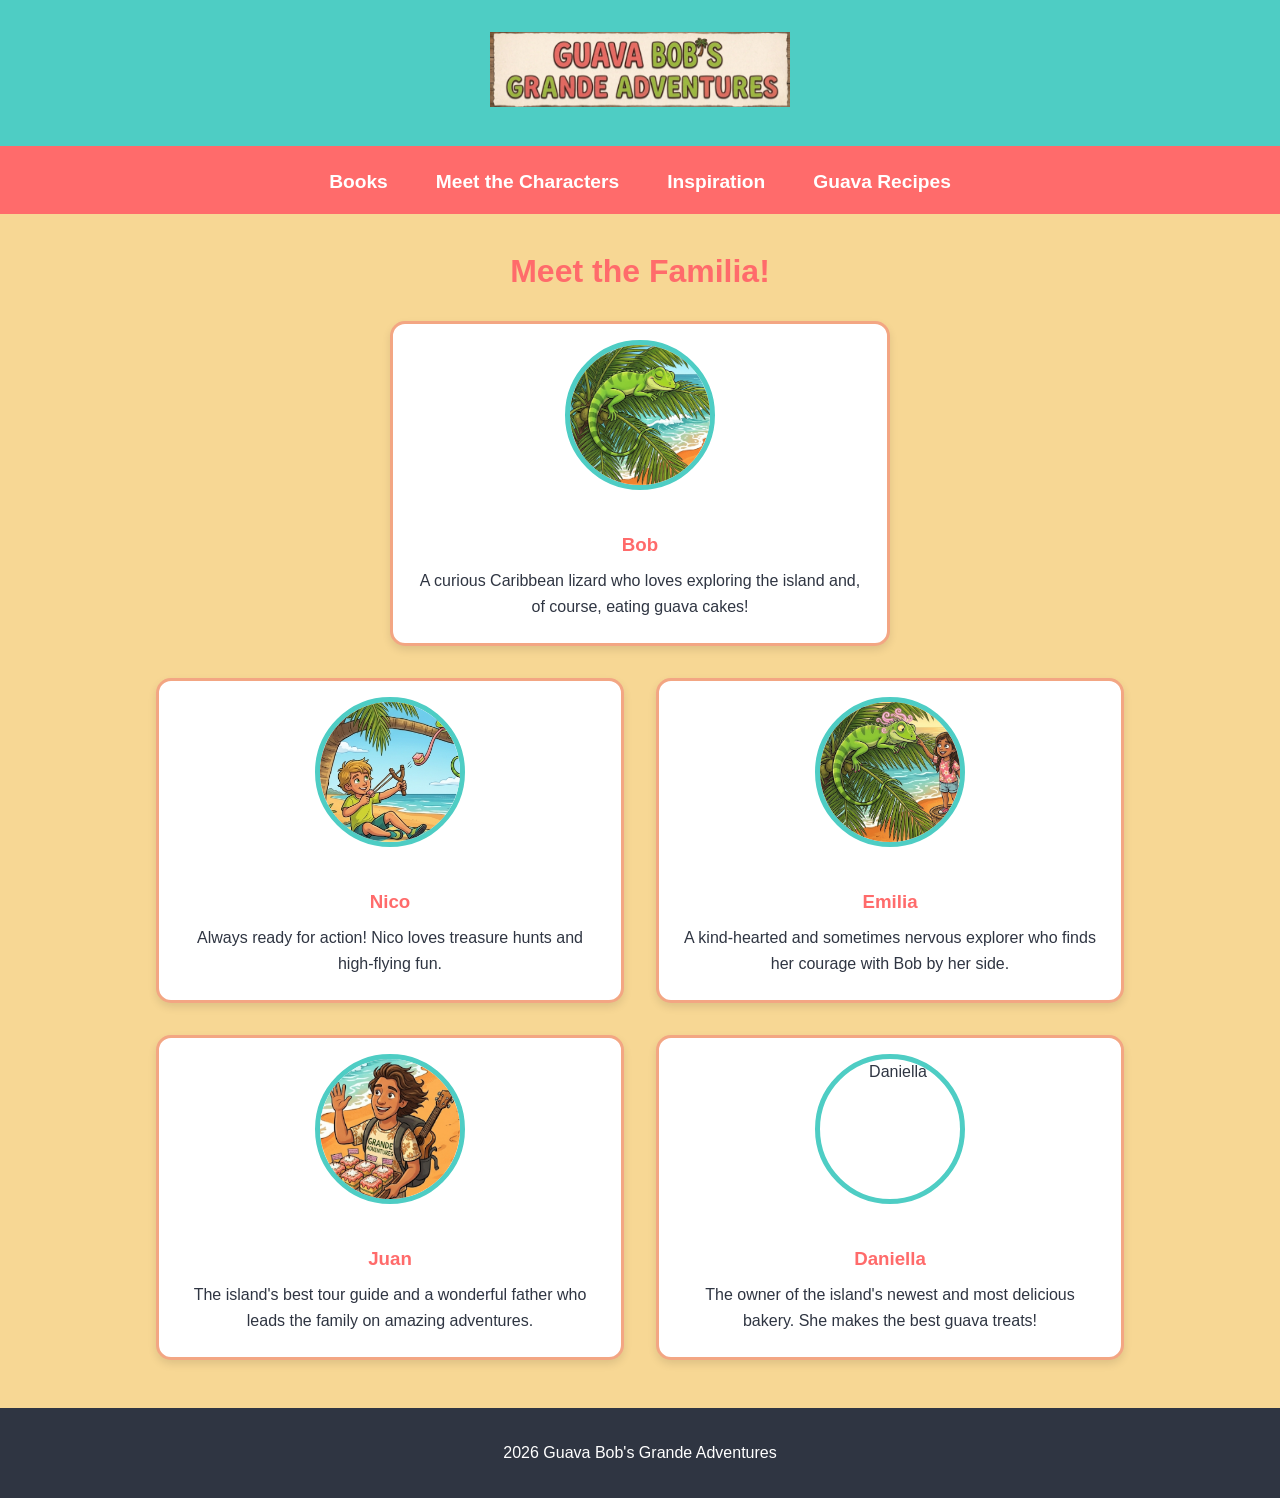
==== characters.html @ 8c2f3cd7 "Update characters.html" ====
<!DOCTYPE html>
<html lang="en">
<head>
    <meta charset="UTF-8">
    <meta name="viewport" content="width=device-width, initial-scale=1.0">
    <title>Meet the Characters - Guava Bob's Grande Adventures</title>
    <link rel="stylesheet" href="style.css">
    <style>
        .character-grid {
            display: grid;
            grid-template-columns: 1fr 1fr;
            gap: 2rem;
        }
        .character-card.featured {
            grid-column: 1 / -1;
            max-width: 500px;
            margin: 0 auto;
        }
        @media (max-width: 600px) {
            .character-grid {
                grid-template-columns: 1fr;
            }
        }
    </style>
</head>
<body>
    <header>
        <img src="images/Guava Bob Main Title.png" alt="Guava Bob's Grande Adventures" class="logo">
    </header>

    <nav>
        <ul>
            <li><a href="index.html">Books</a></li>
            <li><a href="characters.html">Meet the Characters</a></li>
            <li><a href="inspiration.html">Inspiration</a></li>
            <li><a href="recipes.html">Guava Recipes</a></li>
        </ul>
    </nav>

    <main>
        <h1>Meet the Familia!</h1>
        <div class="character-grid">
            <!-- Bob (Top) -->
            <div class="character-card card featured">
                <img src="images/characters/GuavaBobInTree.png" alt="Bob">
                <div class="card-content">
                    <h3>Bob</h3>
                    <p>A curious Caribbean lizard who loves exploring the island and, of course, eating guava cakes!</p>
                </div>
            </div>

            <!-- Nico and Emilia (Middle) -->
            <div class="character-card card">
                <img src="images/characters/NicoSlingshotGuavacakes.png" alt="Nico">
                <div class="card-content">
                    <h3>Nico</h3>
                    <p>Always ready for action! Nico loves treasure hunts and high-flying fun.</p>
                </div>
            </div>

            <div class="character-card card">
                <img src="images/characters/EmiliaBoopingBobPaintedNails.png" alt="Emilia">
                <div class="card-content">
                    <h3>Emilia</h3>
                    <p>A kind-hearted and sometimes nervous explorer who finds her courage with Bob by her side.</p>
                </div>
            </div>

            <!-- Juan and Daniella (Bottom) -->
            <div class="character-card card">
                <img src="images/characters/JuanBeachHoldingGuavaCakes.png" alt="Juan">
                <div class="card-content">
                    <h3>Juan</h3>
                    <p>The island's best tour guide and a wonderful father who leads the family on amazing adventures.</p>
                </div>
            </div>

            <div class="character-card card">
                <img src="images/characters/DaniellaHeadshot.png" alt="Daniella">
                <div class="card-content">
                    <h3>Daniella</h3>
                    <p>The owner of the island's newest and most delicious bakery. She makes the best guava treats!</p>
                </div>
            </div>
        </div>
    </main>

    <footer>
        <p> 2026 Guava Bob's Grande Adventures</p>
    </footer>
</body>
</html>
---- style.css ----
:root {
    --guava-pink: #FF6B6B;
    --lizard-green: #4ECDC4;
    --sand-tan: #F7D794;
    --sand-orange: #F3A683;
    --tropical-dark: #2F3542;
    --white: #FFFFFF;
}

* {
    box-sizing: border-box;
    margin: 0;
    padding: 0;
}

body {
    font-family: 'Comic Sans MS', 'Chalkboard SE', 'cursive', sans-serif;
    background-color: var(--sand-tan);
    color: var(--tropical-dark);
    line-height: 1.6;
}

header {
    background-color: var(--lizard-green);
    padding: 2rem;
    text-align: center;
    border-bottom: 5px solid var(--guava-pink);
}

.logo {
    max-width: 300px;
    height: auto;
}

nav {
    background-color: var(--guava-pink);
    padding: 1rem;
    position: sticky;
    top: 0;
    z-index: 1000;
}

nav ul {
    list-style: none;
    display: flex;
    justify-content: center;
    flex-wrap: wrap;
}

nav ul li {
    margin: 0 1.5rem;
}

nav ul li a {
    color: var(--white);
    text-decoration: none;
    font-weight: bold;
    font-size: 1.2rem;
}

nav ul li a:hover {
    color: var(--tropical-dark);
}

main {
    max-width: 1000px;
    margin: 2rem auto;
    padding: 0 1rem;
}

h1, h2 {
    color: var(--guava-pink);
    margin-bottom: 1.5rem;
    text-align: center;
}

.card-container {
    display: grid;
    grid-template-columns: repeat(auto-fit, minmax(300px, 1fr));
    gap: 2rem;
}

.card {
    background-color: var(--white);
    border-radius: 15px;
    overflow: hidden;
    box-shadow: 0 4px 8px rgba(0,0,0,0.1);
    border: 3px solid var(--sand-orange);
    transition: transform 0.3s ease;
}

.card:hover {
    transform: translateY(-5px);
}

.card img {
    width: 100%;
    height: auto;
    display: block;
}

.card-content {
    padding: 1.5rem;
}

.card-content h3 {
    color: var(--guava-pink);
    margin-bottom: 0.5rem;
}

.recipe-placeholder, .image-placeholder {
    background-color: #eee;
    height: 200px;
    display: flex;
    align-items: center;
    justify-content: center;
    color: #888;
    font-style: italic;
}

footer {
    text-align: center;
    padding: 2rem;
    background-color: var(--tropical-dark);
    color: var(--white);
    margin-top: 3rem;
}

/* Character Specific Styles */
.character-grid {
    display: grid;
    grid-template-columns: repeat(auto-fit, minmax(200px, 1fr));
    gap: 2rem;
}

.character-card img {
    border-radius: 50%;
    width: 150px;
    height: 150px;
    object-fit: cover;
    margin: 1rem auto;
    border: 5px solid var(--lizard-green);
}

.character-card {
    text-align: center;
}

/* Inspiration Page */
.bio-section {
    background: var(--white);
    padding: 2rem;
    border-radius: 15px;
    border-left: 10px solid var(--guava-pink);
}

@media (max-width: 600px) {
    nav ul li {
        margin: 0.5rem;
    }
}
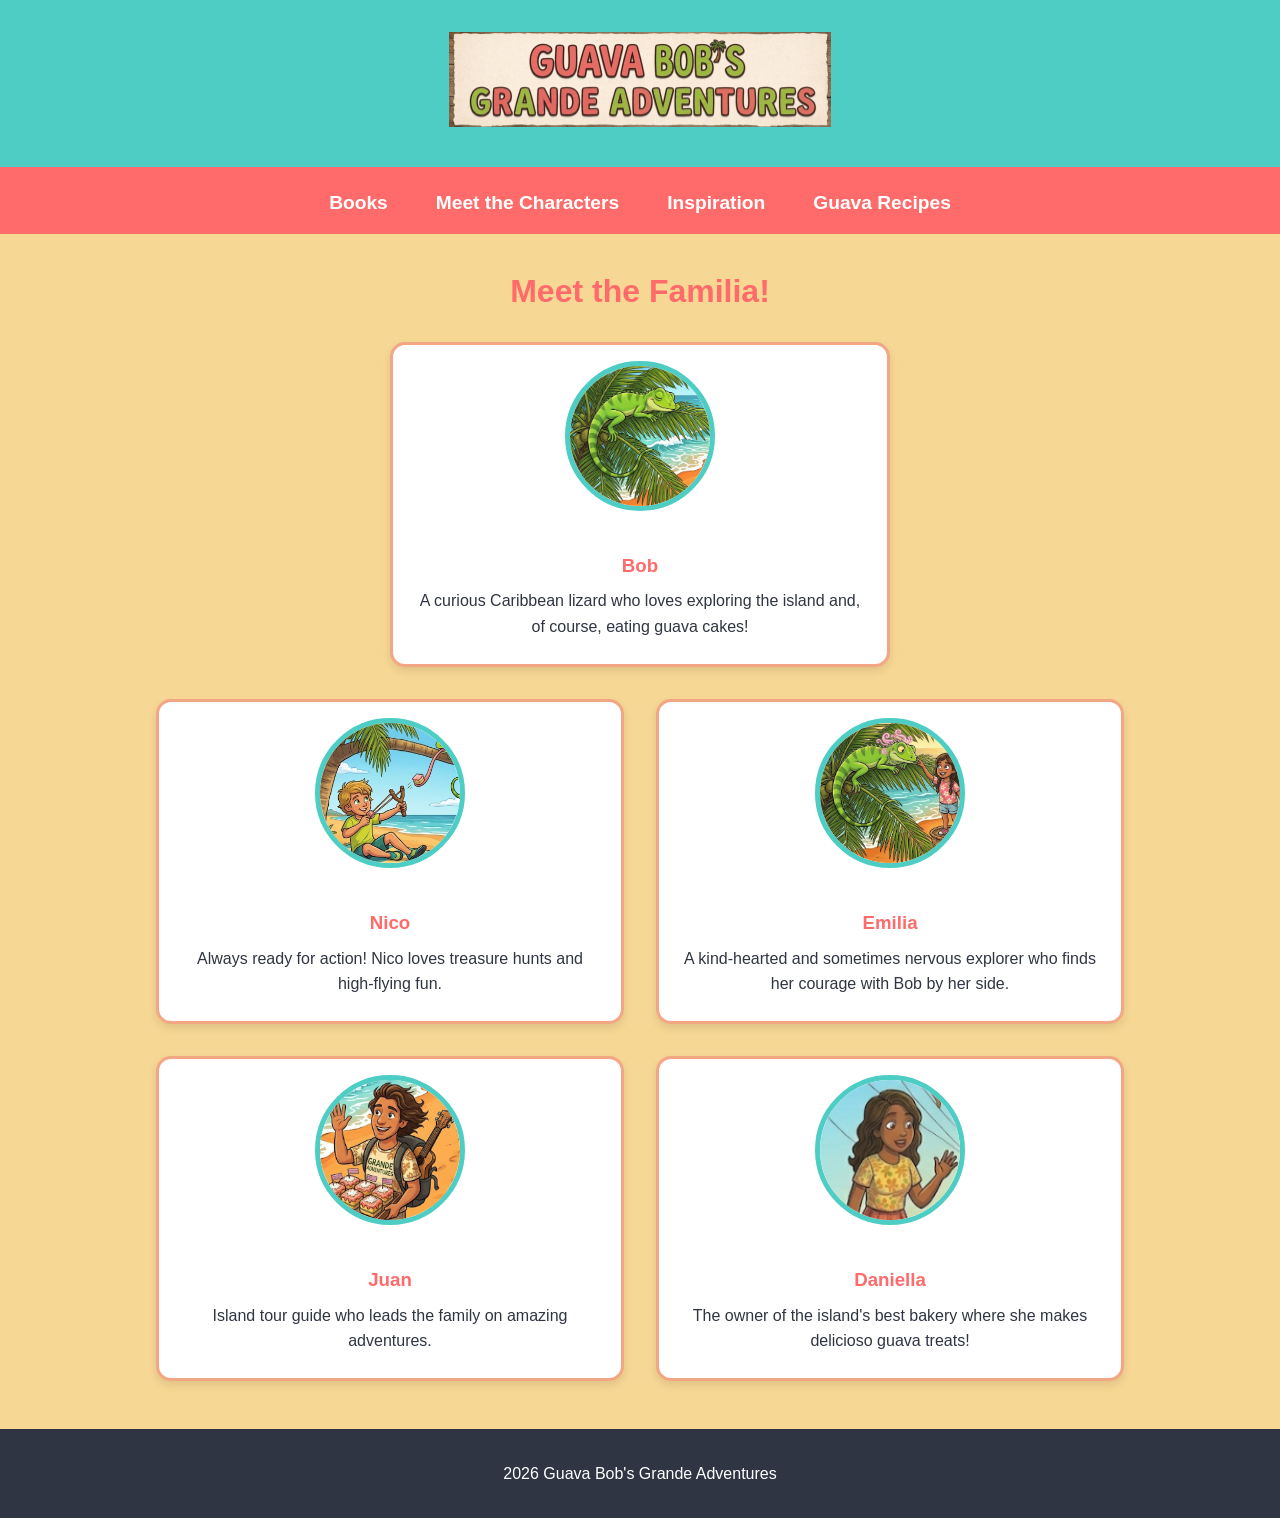
==== commit d3d9fc41: "Update characters.html" ====
--- a/characters.html
+++ b/characters.html
@@ -71,7 +71,7 @@
                 <img src="images/characters/JuanBeachHoldingGuavaCakes.png" alt="Juan">
                 <div class="card-content">
                     <h3>Juan</h3>
-                    <p>The island's best tour guide and a wonderful father who leads the family on amazing adventures.</p>
+                    <p>Island tour guide who leads the family on amazing adventures.</p>
                 </div>
             </div>
 
@@ -79,7 +79,7 @@
                 <img src="images/characters/DaniellaHeadshot.png" alt="Daniella">
                 <div class="card-content">
                     <h3>Daniella</h3>
-                    <p>The owner of the island's newest and most delicious bakery. She makes the best guava treats!</p>
+                    <p>The owner of the island's best bakery where she makes delicioso guava treats!</p>
                 </div>
             </div>
         </div>
--- a/style.css
+++ b/style.css
@@ -28,7 +28,7 @@
 }
 
 .logo {
-    max-width: 300px;
+    max-width: 600px;
     height: auto;
 }
 
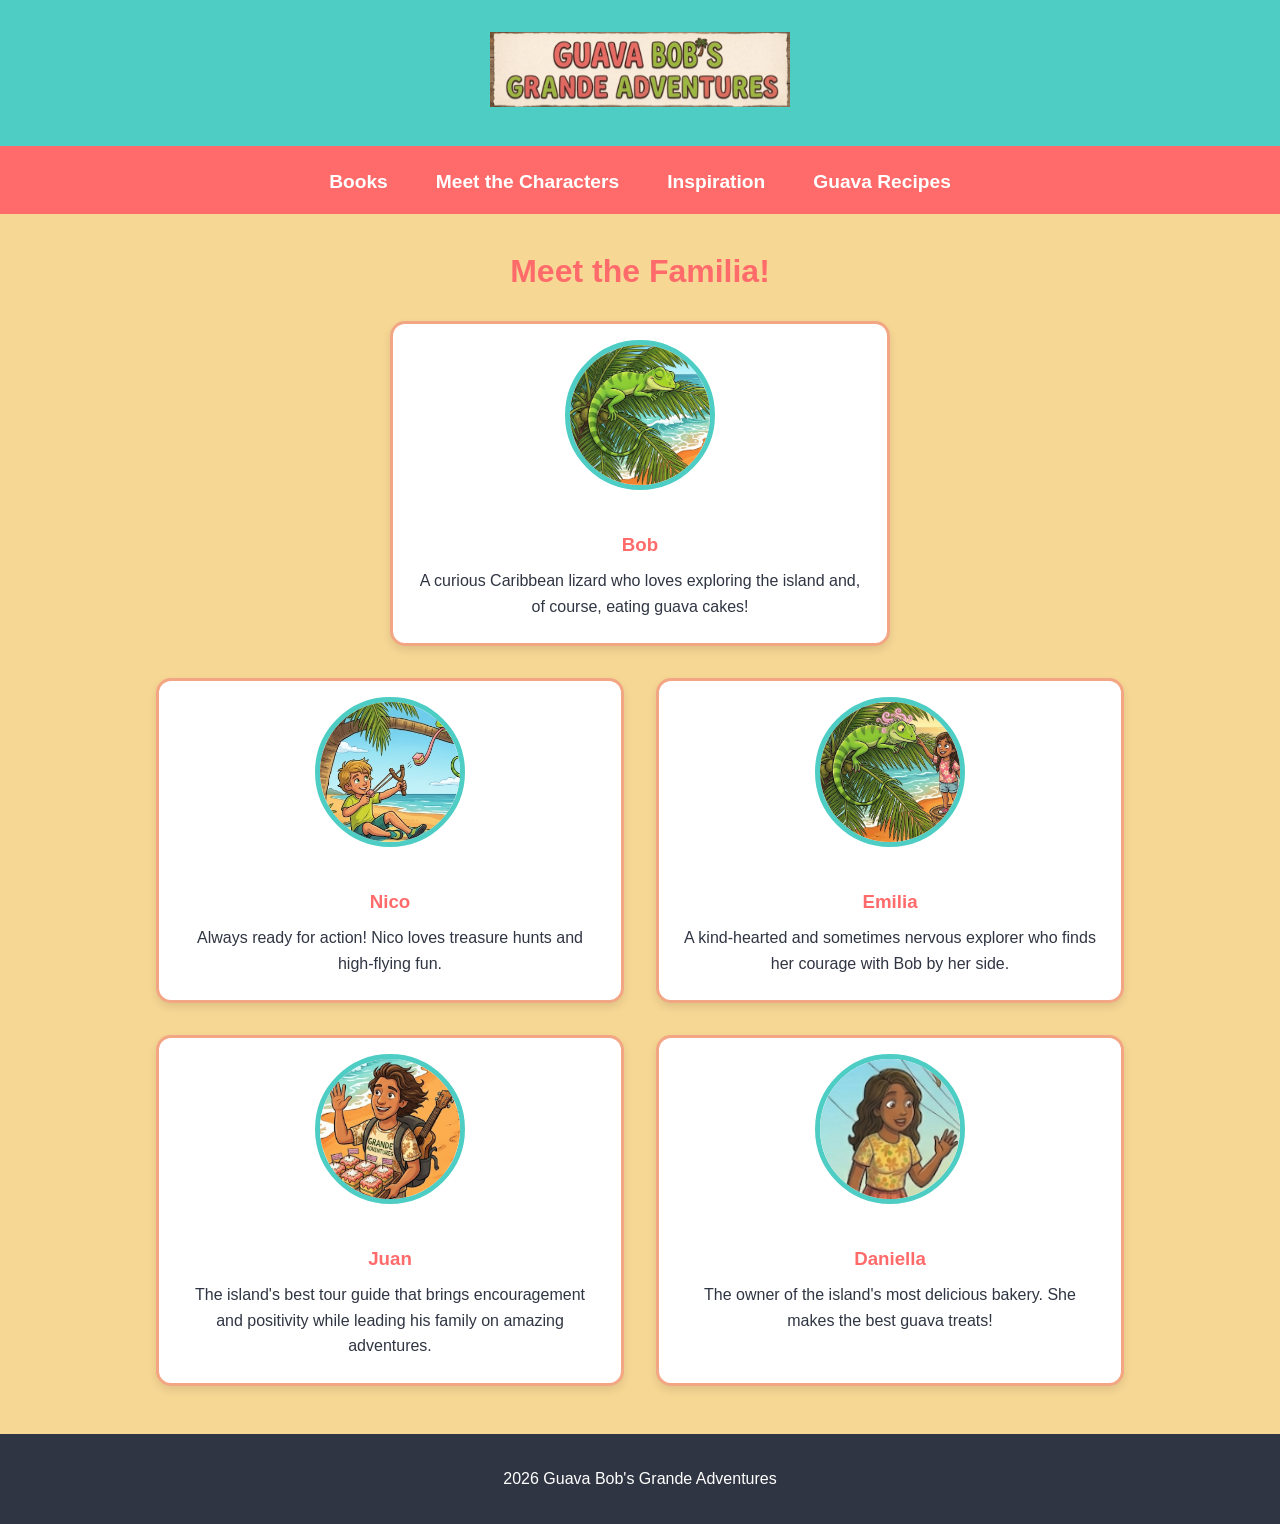
==== commit 8635110e: "Update characters.html" ====
--- a/characters.html
+++ b/characters.html
@@ -71,7 +71,7 @@
                 <img src="images/characters/JuanBeachHoldingGuavaCakes.png" alt="Juan">
                 <div class="card-content">
                     <h3>Juan</h3>
-                    <p>Island tour guide who leads the family on amazing adventures.</p>
+                    <p>The island's best tour guide that brings encouragement and positivity while leading his family on amazing adventures.</p>
                 </div>
             </div>
 
@@ -79,7 +79,7 @@
                 <img src="images/characters/DaniellaHeadshot.png" alt="Daniella">
                 <div class="card-content">
                     <h3>Daniella</h3>
-                    <p>The owner of the island's best bakery where she makes delicioso guava treats!</p>
+                    <p>The owner of the island's most delicious bakery. She makes the best guava treats!</p>
                 </div>
             </div>
         </div>
--- a/style.css
+++ b/style.css
@@ -14,7 +14,7 @@
 }
 
 body {
-    font-family: 'Comic Sans MS', 'Chalkboard SE', 'cursive', sans-serif;
+    font-family: 'Arial Rounded MT Bold', 'Helvetica Rounded', 'Trebuchet MS', sans-serif;
     background-color: var(--sand-tan);
     color: var(--tropical-dark);
     line-height: 1.6;
@@ -28,7 +28,7 @@
 }
 
 .logo {
-    max-width: 600px;
+    max-width: 300px;
     height: auto;
 }
 
@@ -76,7 +76,7 @@
 
 .card-container {
     display: grid;
-    grid-template-columns: repeat(auto-fit, minmax(300px, 1fr));
+    grid-template-columns: repeat(2, 1fr); 
     gap: 2rem;
 }
 
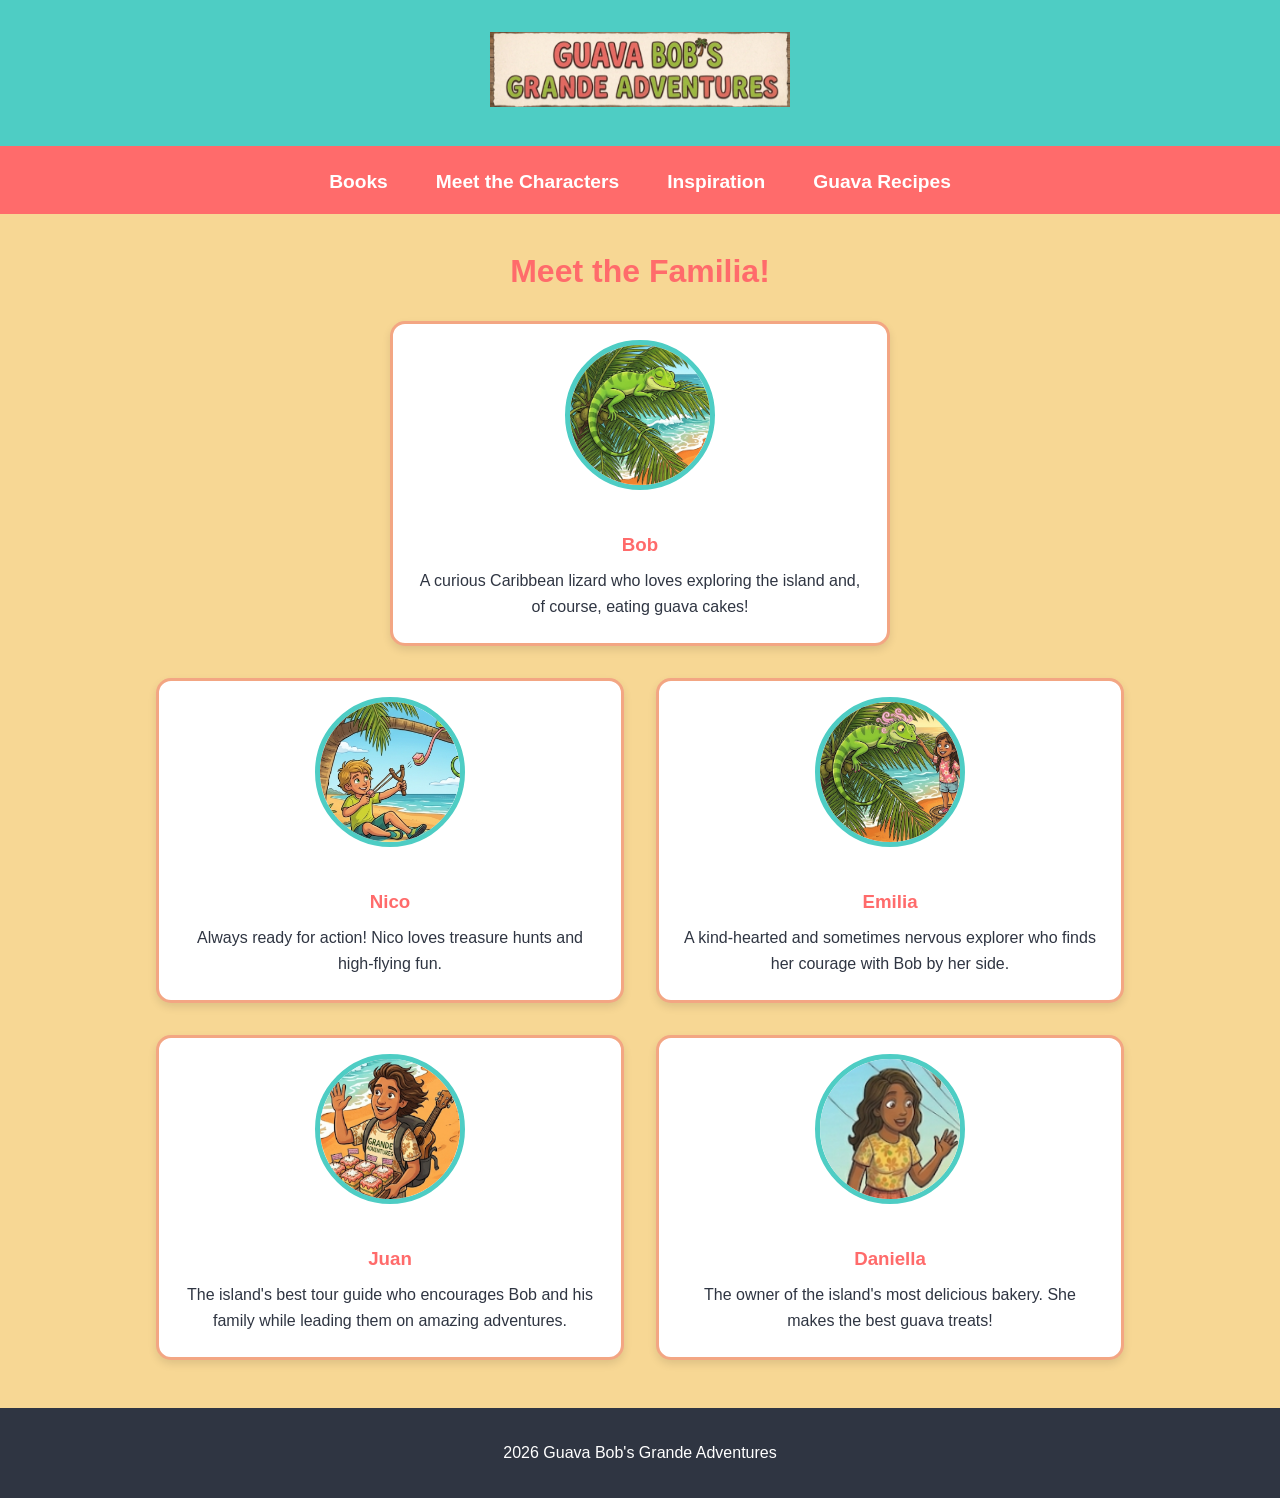
==== commit 7fcd822c: "Update characters.html" ====
--- a/characters.html
+++ b/characters.html
@@ -71,7 +71,7 @@
                 <img src="images/characters/JuanBeachHoldingGuavaCakes.png" alt="Juan">
                 <div class="card-content">
                     <h3>Juan</h3>
-                    <p>The island's best tour guide that brings encouragement and positivity while leading his family on amazing adventures.</p>
+                    <p>The island's best tour guide who encourages Bob and his family while leading them on amazing adventures.</p>
                 </div>
             </div>
 
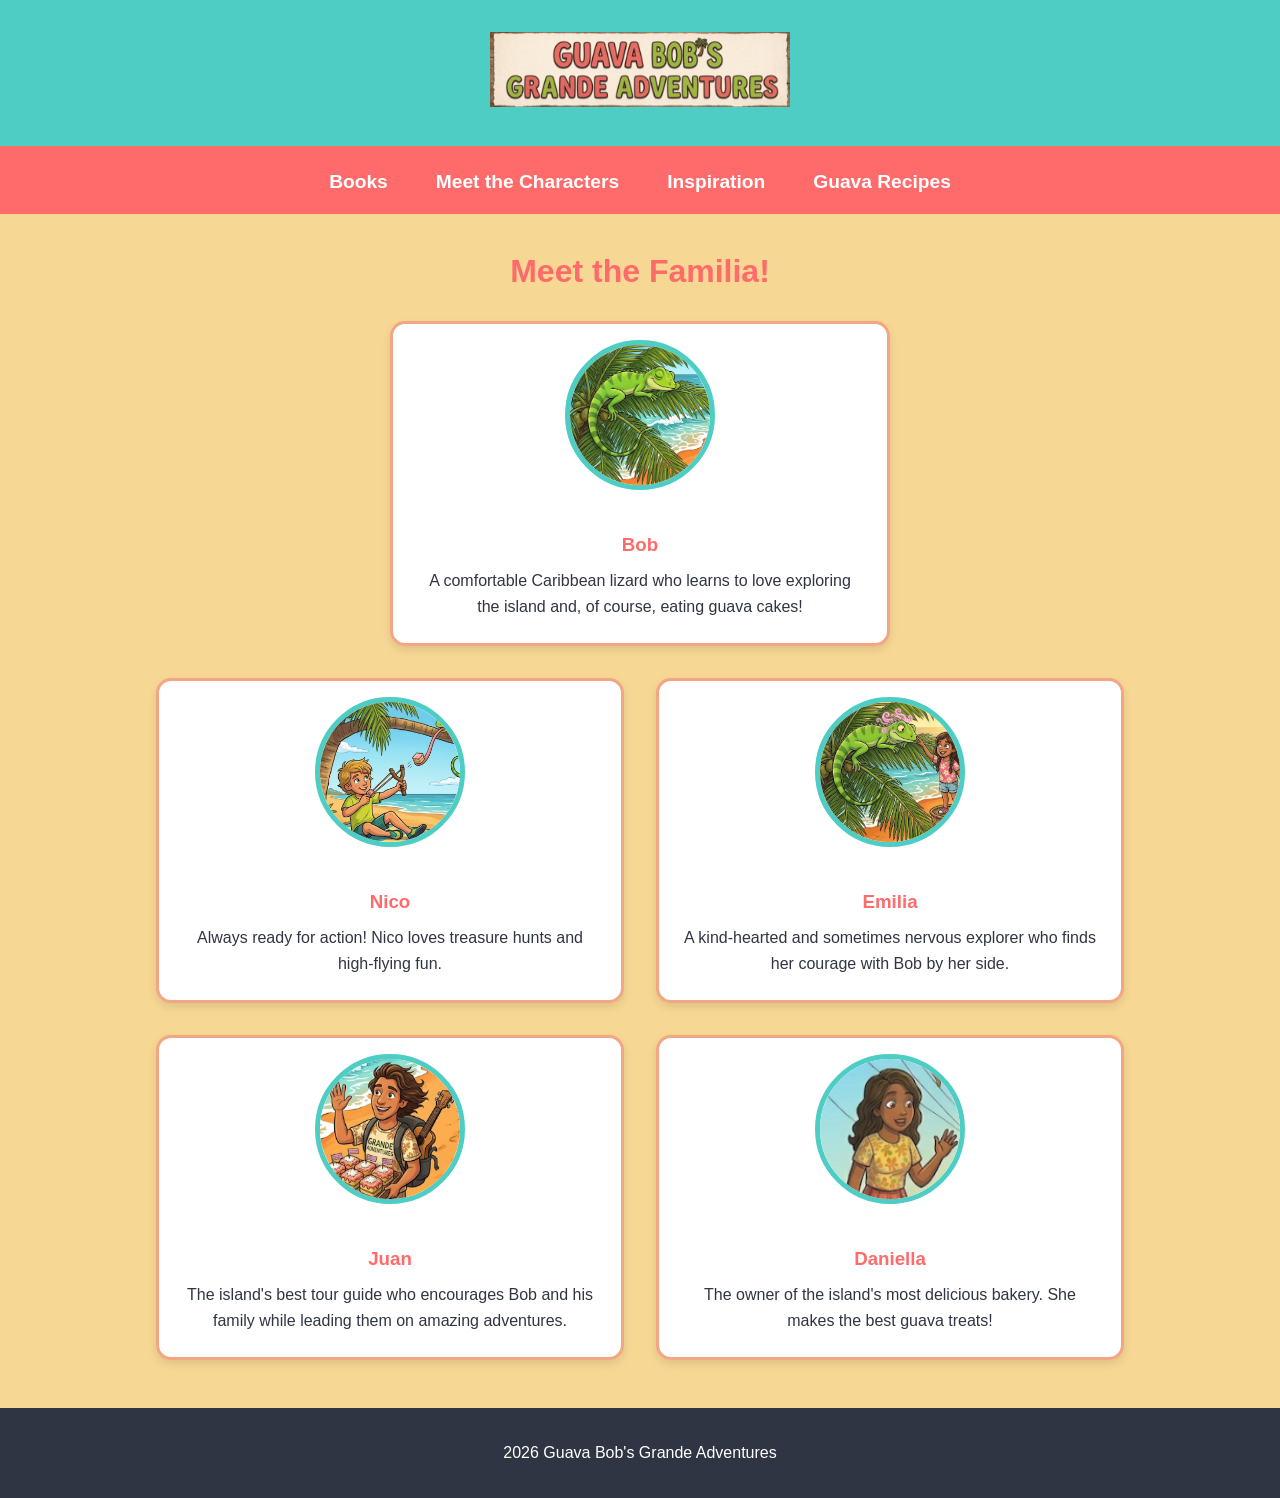
==== commit 12459cba: "Update characters.html" ====
--- a/characters.html
+++ b/characters.html
@@ -45,7 +45,7 @@
                 <img src="images/characters/GuavaBobInTree.png" alt="Bob">
                 <div class="card-content">
                     <h3>Bob</h3>
-                    <p>A curious Caribbean lizard who loves exploring the island and, of course, eating guava cakes!</p>
+                    <p>A comfortable Caribbean lizard who learns to love exploring the island and, of course, eating guava cakes!</p>
                 </div>
             </div>
 
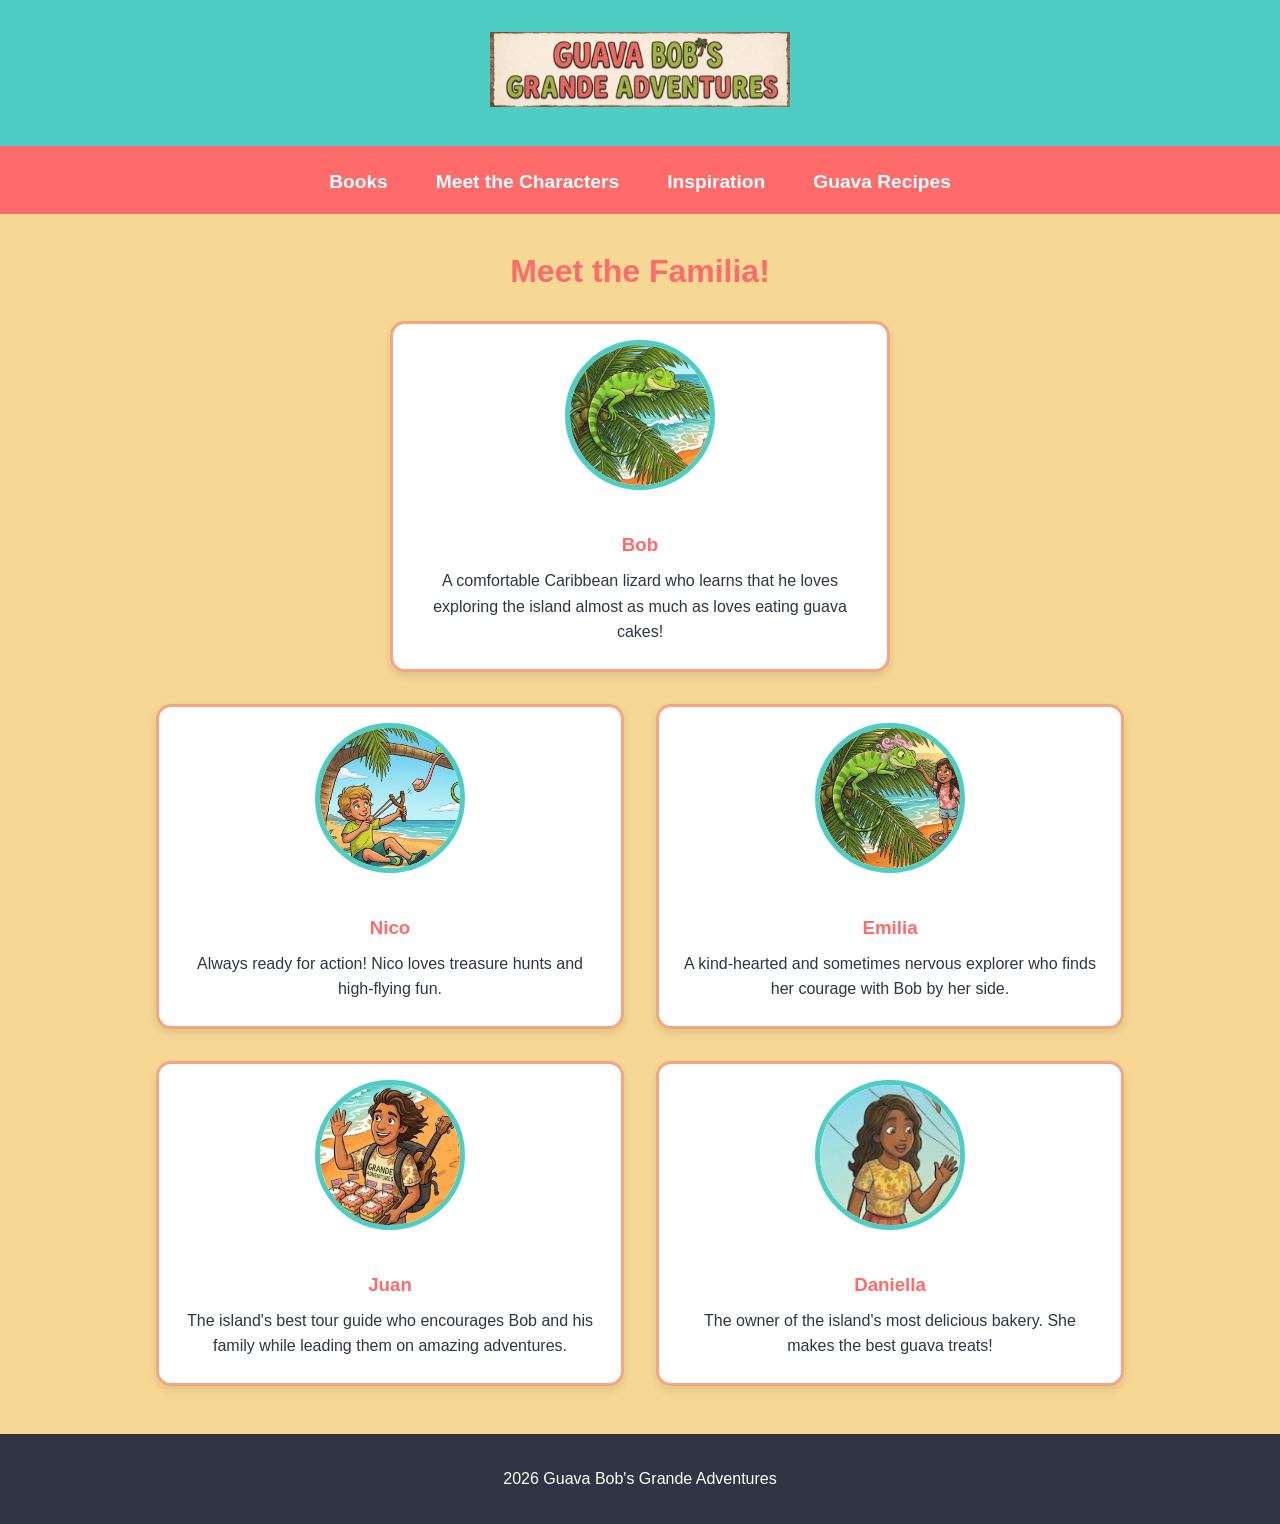
==== commit ff366b9a: "Update characters.html" ====
--- a/characters.html
+++ b/characters.html
@@ -45,7 +45,7 @@
                 <img src="images/characters/GuavaBobInTree.png" alt="Bob">
                 <div class="card-content">
                     <h3>Bob</h3>
-                    <p>A comfortable Caribbean lizard who learns to love exploring the island and, of course, eating guava cakes!</p>
+                    <p>A comfortable Caribbean lizard who learns that he loves exploring the island almost as much as loves eating guava cakes!</p>
                 </div>
             </div>
 
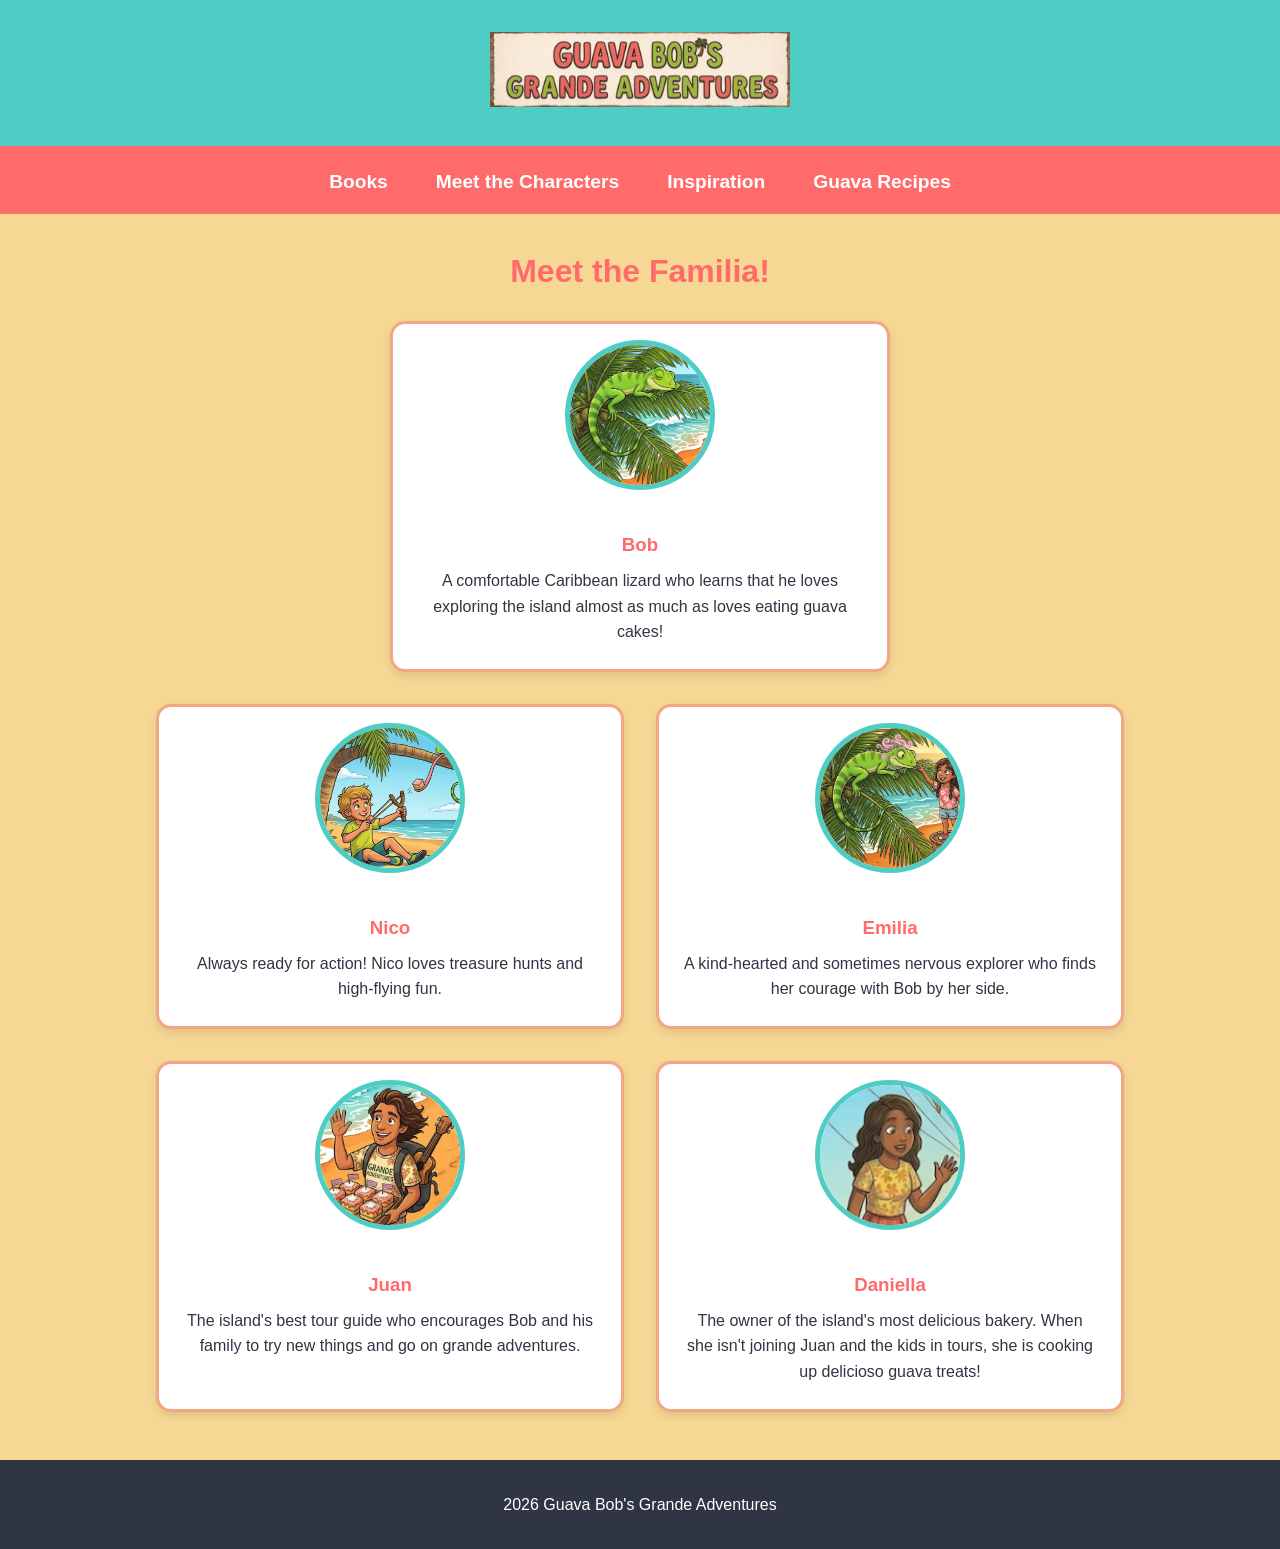
==== commit e2d399b2: "Update characters.html" ====
--- a/characters.html
+++ b/characters.html
@@ -71,7 +71,7 @@
                 <img src="images/characters/JuanBeachHoldingGuavaCakes.png" alt="Juan">
                 <div class="card-content">
                     <h3>Juan</h3>
-                    <p>The island's best tour guide who encourages Bob and his family while leading them on amazing adventures.</p>
+                    <p>The island's best tour guide who encourages Bob and his family to try new things and go on grande adventures.</p>
                 </div>
             </div>
 
@@ -79,7 +79,7 @@
                 <img src="images/characters/DaniellaHeadshot.png" alt="Daniella">
                 <div class="card-content">
                     <h3>Daniella</h3>
-                    <p>The owner of the island's most delicious bakery. She makes the best guava treats!</p>
+                    <p>The owner of the island's most delicious bakery. When she isn't joining Juan and the kids in tours, she is cooking up delicioso guava treats!</p>
                 </div>
             </div>
         </div>
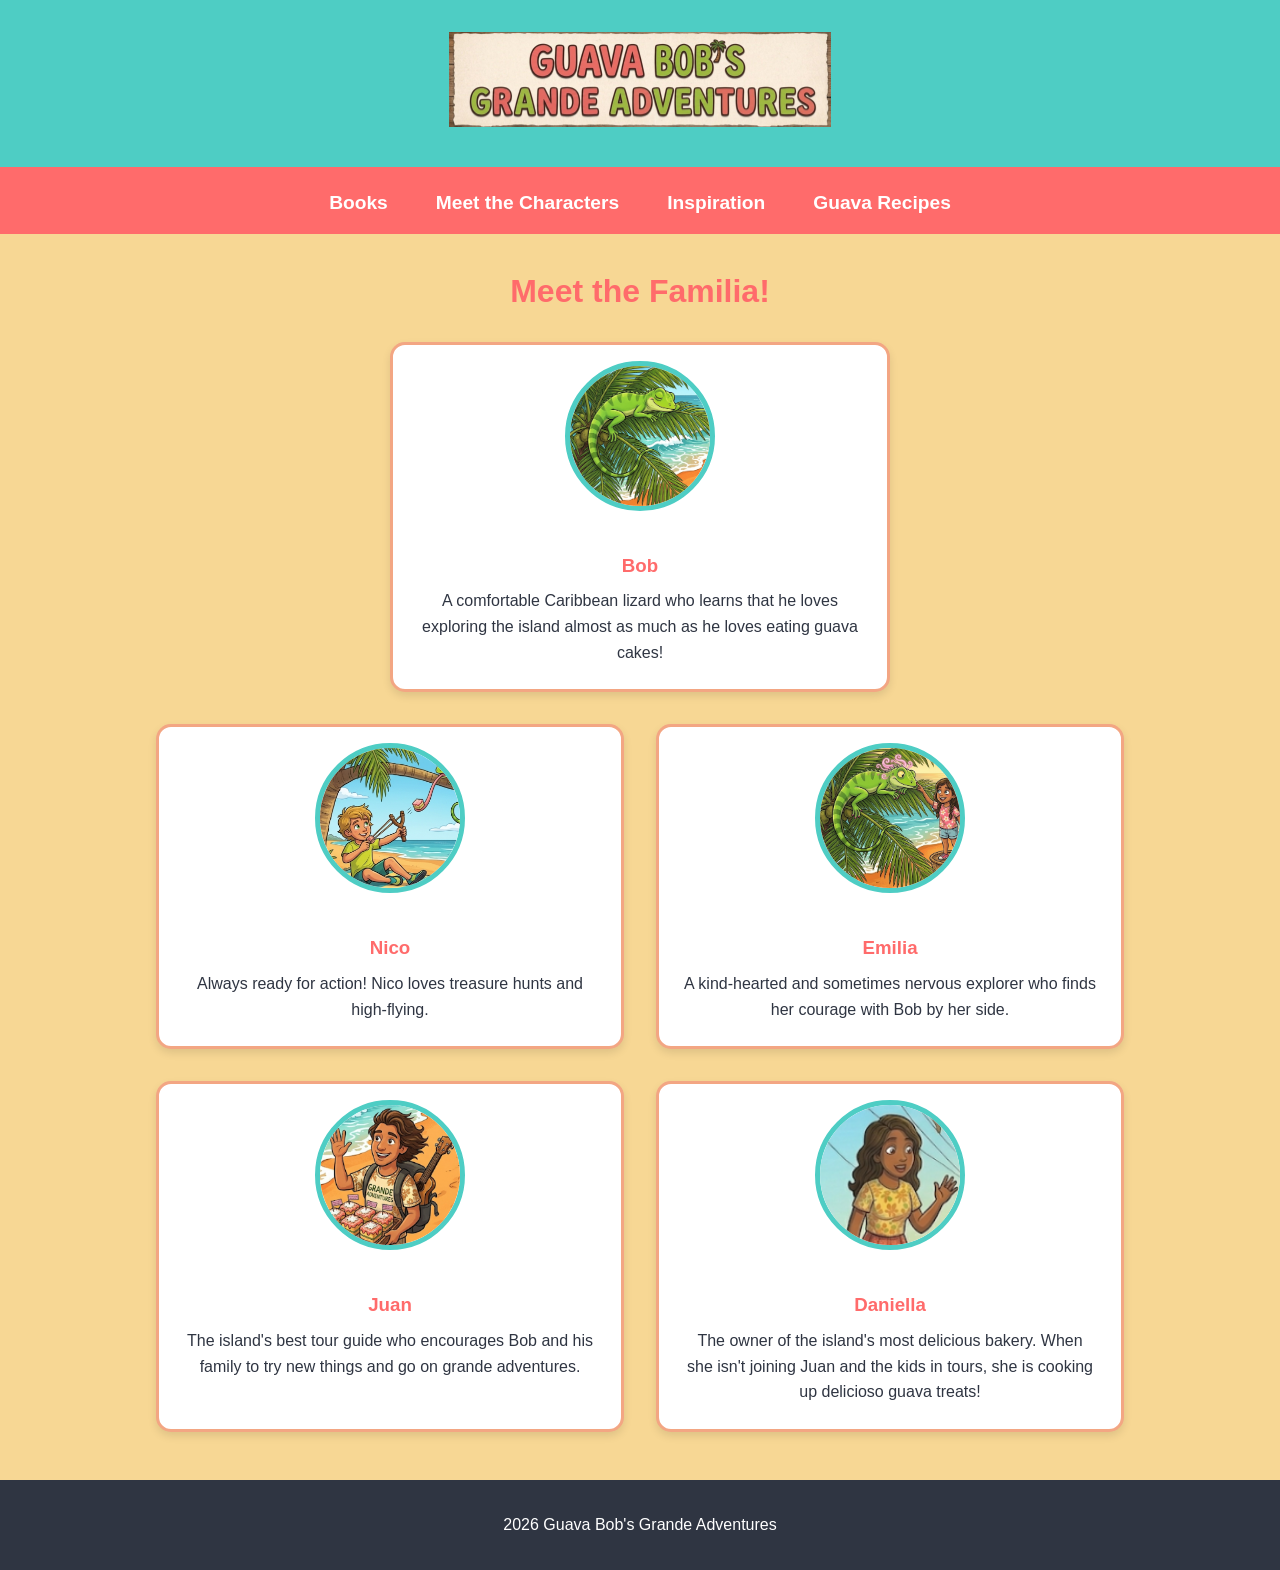
==== commit 7a73a93c: "Update characters.html" ====
--- a/characters.html
+++ b/characters.html
@@ -45,7 +45,7 @@
                 <img src="images/characters/GuavaBobInTree.png" alt="Bob">
                 <div class="card-content">
                     <h3>Bob</h3>
-                    <p>A comfortable Caribbean lizard who learns that he loves exploring the island almost as much as loves eating guava cakes!</p>
+                    <p>A comfortable Caribbean lizard who learns that he loves exploring the island almost as much as he loves eating guava cakes!</p>
                 </div>
             </div>
 
@@ -54,7 +54,7 @@
                 <img src="images/characters/NicoSlingshotGuavacakes.png" alt="Nico">
                 <div class="card-content">
                     <h3>Nico</h3>
-                    <p>Always ready for action! Nico loves treasure hunts and high-flying fun.</p>
+                    <p>Always ready for action! Nico loves treasure hunts and high-flying.</p>
                 </div>
             </div>
 
--- a/style.css
+++ b/style.css
@@ -28,7 +28,7 @@
 }
 
 .logo {
-    max-width: 300px;
+    max-width: 600px;
     height: auto;
 }
 
